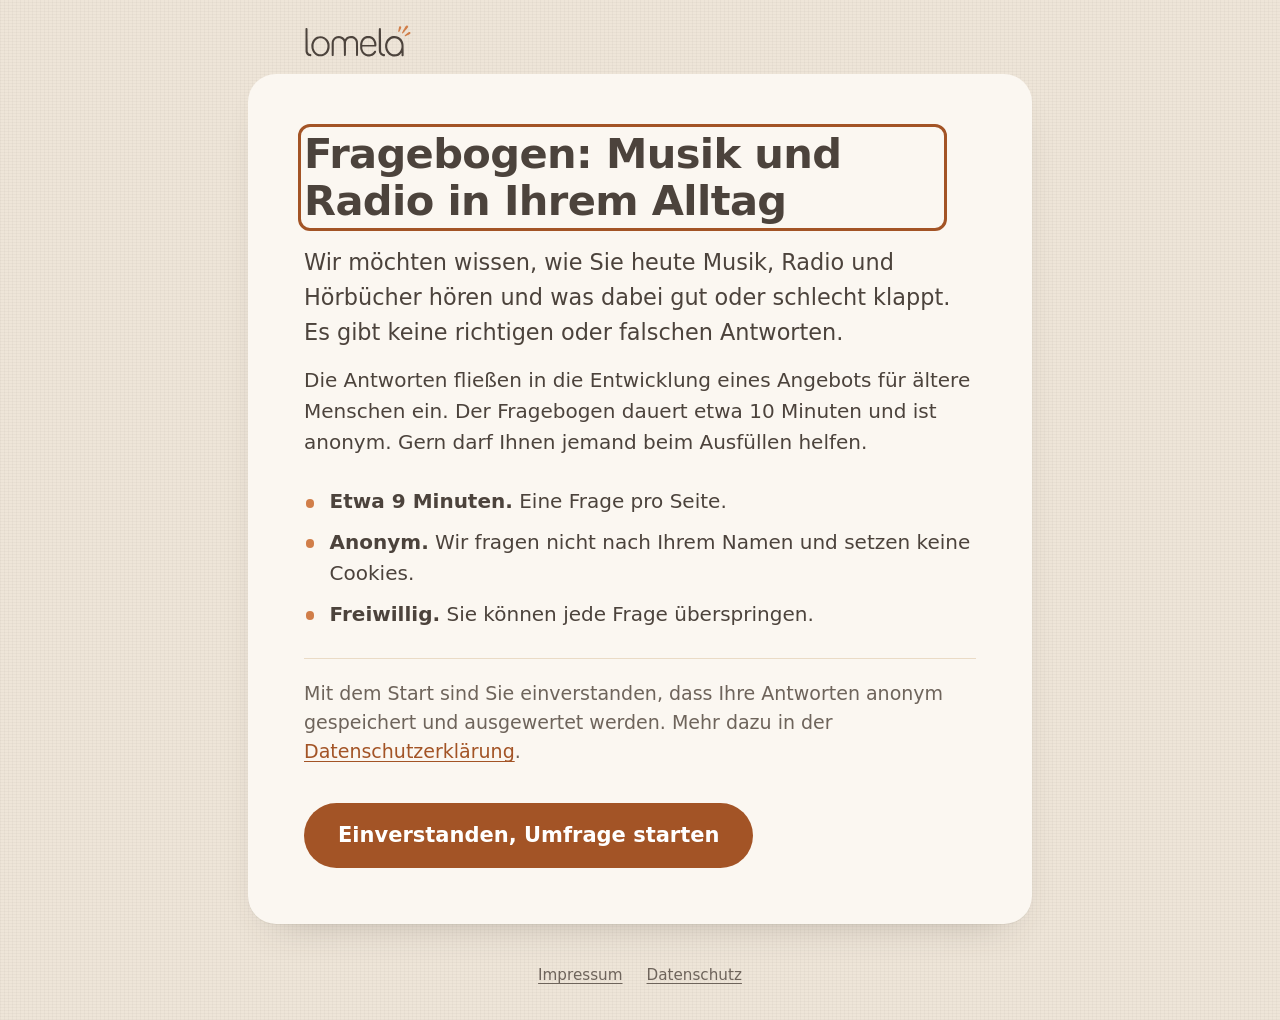
==== alltag.html @ 236e0767 "Lomela-Umfrage: zwei Fragebögen, Auswertung, Impressum und Datenschutz Co-Authored-By: Claude Opus 5" ====
<!DOCTYPE html>
<html lang="de">
<head>
<meta charset="utf-8">
<meta name="viewport" content="width=device-width, initial-scale=1">
<meta name="robots" content="noindex, nofollow">
<meta name="theme-color" content="#EEE5D8">
<title>Umfrage: Musik und Radio in Ihrem Alltag – Lomela</title>
<link rel="icon" href="favicon.svg" type="image/svg+xml">
<link rel="stylesheet" href="assets/style.css">
</head>
<body data-fragebogen="B">
<header class="kopf">
  <a class="marke-link" href="index.html"><img src="assets/logo.svg" alt="Lomela, zur Startseite" width="897" height="278"></a>
  <div class="fortschritt" id="fortschritt" hidden>
    <span id="fortschritt-text"></span>
    <div class="leiste" aria-hidden="true"><span id="fortschritt-balken"></span></div>
  </div>
</header>
<main class="blatt" id="buehne" tabindex="-1">
  <noscript><p>Bitte schalten Sie JavaScript ein, um an der Umfrage teilzunehmen.</p></noscript>
</main>
<footer class="fuss">
  <a href="impressum.html">Impressum</a>
  <a href="datenschutz.html">Datenschutz</a>
</footer>
<script src="assets/config.js"></script>
<script src="assets/fragen.js"></script>
<script src="assets/umfrage.js"></script>
</body>
</html>
---- assets/style.css ----
/* Lomela – Umfrage. Farben aus Logo und Material (Leinen, Eiche, warmes Licht). */

@font-face {
  font-family: "Atkinson Hyperlegible Next";
  font-style: normal;
  font-weight: 400;
  font-display: swap;
  src: url("fonts/atkinson-hyperlegible-next-latin-400-normal.woff2") format("woff2");
  unicode-range: U+0000-00FF, U+0131, U+0152-0153, U+02BB-02BC, U+02C6, U+02DA, U+02DC, U+0304, U+0308, U+0329, U+2000-206F, U+20AC, U+2122, U+2191, U+2193, U+2212, U+2215, U+FEFF, U+FFFD;
}
@font-face {
  font-family: "Atkinson Hyperlegible Next";
  font-style: normal;
  font-weight: 700;
  font-display: swap;
  src: url("fonts/atkinson-hyperlegible-next-latin-700-normal.woff2") format("woff2");
  unicode-range: U+0000-00FF, U+0131, U+0152-0153, U+02BB-02BC, U+02C6, U+02DA, U+02DC, U+0304, U+0308, U+0329, U+2000-206F, U+20AC, U+2122, U+2191, U+2193, U+2212, U+2215, U+FEFF, U+FFFD;
}
@font-face {
  font-family: "Atkinson Hyperlegible Next";
  font-style: normal;
  font-weight: 800;
  font-display: swap;
  src: url("fonts/atkinson-hyperlegible-next-latin-800-normal.woff2") format("woff2");
  unicode-range: U+0000-00FF, U+0131, U+0152-0153, U+02BB-02BC, U+02C6, U+02DA, U+02DC, U+0304, U+0308, U+0329, U+2000-206F, U+20AC, U+2122, U+2191, U+2193, U+2212, U+2215, U+FEFF, U+FFFD;
}
@font-face {
  font-family: "Atkinson Hyperlegible Next";
  font-style: normal;
  font-weight: 400;
  font-display: swap;
  src: url("fonts/atkinson-hyperlegible-next-latin-ext-400-normal.woff2") format("woff2");
  unicode-range: U+0100-02BA, U+02BD-02C5, U+02C7-02CC, U+02CE-02D7, U+02DD-02FF, U+0304, U+0308, U+0329, U+1D00-1DBF, U+1E00-1E9F, U+1EF2-1EFF, U+2020, U+20A0-20AB, U+20AD-20C0, U+2113, U+2C60-2C7F, U+A720-A7FF;
}
@font-face {
  font-family: "Atkinson Hyperlegible Next";
  font-style: normal;
  font-weight: 700;
  font-display: swap;
  src: url("fonts/atkinson-hyperlegible-next-latin-ext-700-normal.woff2") format("woff2");
  unicode-range: U+0100-02BA, U+02BD-02C5, U+02C7-02CC, U+02CE-02D7, U+02DD-02FF, U+0304, U+0308, U+0329, U+1D00-1DBF, U+1E00-1E9F, U+1EF2-1EFF, U+2020, U+20A0-20AB, U+20AD-20C0, U+2113, U+2C60-2C7F, U+A720-A7FF;
}

:root {
  --leinen: #EEE5D8;
  --leinen-faden: rgba(76, 67, 60, 0.035);
  --papier: #FBF7F1;
  --hell: #FFFCF8;
  --erde: #4C433C;
  --erde-mild: #6E645B;
  --glut: #D17E49;
  --glut-tief: #A35426;
  --glut-dunkel: #8A4520;
  --glut-hauch: #F8E8DB;
  --eiche: #D9BC95;
  --eiche-hell: #EADBC6;
  --fehler: #9B2C1E;

  --schrift: "Atkinson Hyperlegible Next", "Segoe UI", system-ui, -apple-system, sans-serif;
  --grund: 1.125rem;
  --frage: clamp(1.5rem, 1.15rem + 1.5vw, 2rem);
  --titel: clamp(1.85rem, 1.3rem + 2.2vw, 2.6rem);
  --spalte: 42rem;
}

body.gross {
  --grund: 1.25rem;
  --frage: clamp(1.7rem, 1.3rem + 1.8vw, 2.25rem);
}

*, *::before, *::after { box-sizing: border-box; }

html { -webkit-text-size-adjust: 100%; }

body {
  margin: 0;
  min-height: 100vh;
  font-family: var(--schrift);
  font-size: var(--grund);
  line-height: 1.55;
  color: var(--erde);
  background-color: var(--leinen);
  background-image:
    repeating-linear-gradient(0deg, var(--leinen-faden) 0 1px, transparent 1px 3px),
    repeating-linear-gradient(90deg, var(--leinen-faden) 0 1px, transparent 1px 4px);
  display: flex;
  flex-direction: column;
}

a { color: var(--glut-tief); text-underline-offset: 0.18em; text-decoration-thickness: 1px; }
a:hover { color: var(--glut-dunkel); text-decoration-thickness: 2px; }

:focus-visible {
  outline: 3px solid var(--glut-tief);
  outline-offset: 3px;
  border-radius: 6px;
}

[hidden] { display: none !important; }

/* ---------- Kopf und Fuß ---------- */

.kopf {
  width: 100%;
  max-width: calc(var(--spalte) + 4rem);
  margin: 0 auto;
  padding: 1.5rem 2rem 1rem;
  display: flex;
  align-items: center;
  justify-content: space-between;
  gap: 1.5rem;
}

.kopf .marke-link { display: inline-block; line-height: 0; border-radius: 8px; }
.kopf .marke-link img { height: 2.1rem; width: auto; }

.fortschritt {
  flex: 1 1 auto;
  max-width: 15rem;
  font-size: 0.95rem;
  color: var(--erde-mild);
  text-align: right;
}
.fortschritt .leiste {
  margin-top: 0.4rem;
  height: 6px;
  border-radius: 3px;
  background: var(--eiche-hell);
  overflow: hidden;
}
.fortschritt .leiste span {
  display: block;
  height: 100%;
  width: 0;
  background: var(--glut);
  border-radius: 3px;
  transition: width 0.35s ease;
}

.fuss {
  margin-top: auto;
  padding: 1.5rem 2rem 2rem;
  text-align: center;
  font-size: 0.95rem;
  color: var(--erde-mild);
}
.fuss a { color: var(--erde-mild); margin: 0 0.6rem; }

/* ---------- Blatt ---------- */

main.blatt {
  width: calc(100% - 2rem);
  max-width: calc(var(--spalte) + 7rem);
  margin: 0 auto 1rem;
  padding: clamp(1.75rem, 1rem + 4vw, 3.5rem);
  background: var(--papier);
  border-radius: 28px;
  box-shadow: 0 1px 0 rgba(76, 67, 60, 0.06), 0 18px 40px -28px rgba(76, 67, 60, 0.45);
  outline: none;
}

.titel {
  font-size: var(--titel);
  line-height: 1.15;
  font-weight: 800;
  letter-spacing: -0.015em;
  margin: 0 0 1.25rem;
  max-width: 22ch;
}

.vorspann { font-size: 1.12em; }

p { margin: 0 0 1rem; max-width: 62ch; }

.fakten {
  list-style: none;
  padding: 0;
  margin: 1.75rem 0;
  display: grid;
  gap: 0.6rem;
}
.fakten li {
  padding-left: 1.6rem;
  position: relative;
}
.fakten li::before {
  content: "";
  position: absolute;
  left: 0.1rem;
  top: 0.62em;
  width: 0.55rem;
  height: 0.55rem;
  border-radius: 50%;
  background: var(--glut);
}

.einwilligung {
  font-size: 0.95em;
  color: var(--erde-mild);
  border-top: 1px solid var(--eiche-hell);
  padding-top: 1.25rem;
  margin-top: 1.75rem;
}

.falle {
  position: absolute !important;
  left: -10000px;
  width: 1px;
  height: 1px;
  overflow: hidden;
}

/* ---------- Frage ---------- */

.frage { border: 0; margin: 0; padding: 0; min-width: 0; }
.frage legend { padding: 0; margin: 0 0 0.5rem; width: 100%; }

.teil {
  display: block;
  font-size: 0.95rem;
  font-weight: 700;
  color: var(--glut-tief);
  margin-bottom: 0.6rem;
}
body.gross .teil { font-size: 1.05rem; }

.frage-text {
  font-size: var(--frage);
  line-height: 1.25;
  font-weight: 700;
  letter-spacing: -0.01em;
  margin: 0;
  outline: none;
}

.hinweis { color: var(--erde-mild); margin: 0.25rem 0 1.5rem; }

.optionen { display: grid; gap: 0.7rem; }

.option {
  display: flex;
  align-items: center;
  gap: 1rem;
  min-height: 3.75rem;
  padding: 0.85rem 1.1rem;
  border: 2px solid var(--eiche-hell);
  border-radius: 16px;
  background: var(--hell);
  cursor: pointer;
  transition: border-color 0.15s ease, background-color 0.15s ease;
}
body.gross .option { min-height: 4.25rem; padding: 1rem 1.25rem; }
.option:hover { border-color: var(--eiche); }
.option.gewaehlt { border-color: var(--glut); background: var(--glut-hauch); }
.option.gesperrt { opacity: 0.5; cursor: not-allowed; }
.option-text { flex: 1; }

.marke {
  position: relative;
  flex: 0 0 auto;
  width: 1.75rem;
  height: 1.75rem;
}
body.gross .marke { width: 2rem; height: 2rem; }

.marke input {
  -webkit-appearance: none;
  appearance: none;
  margin: 0;
  width: 100%;
  height: 100%;
  border: 2px solid var(--erde-mild);
  background: var(--hell);
  cursor: inherit;
  display: block;
}
.marke input[type="radio"] { border-radius: 50%; }
.marke input[type="checkbox"] { border-radius: 8px; }
.marke input:checked {
  border-color: var(--glut-tief);
  background: var(--glut-tief);
  background-image: url("data:image/svg+xml,%3Csvg xmlns='http://www.w3.org/2000/svg' viewBox='0 0 24 24'%3E%3Cpath d='M6 12.5l4 4 8-9' fill='none' stroke='%23fff' stroke-width='3' stroke-linecap='round' stroke-linejoin='round'/%3E%3C/svg%3E");
  background-size: 80%;
  background-position: center;
  background-repeat: no-repeat;
}
.marke input:focus-visible { outline: 3px solid var(--glut-tief); outline-offset: 3px; }

.impulse {
  position: absolute;
  right: -0.95rem;
  top: -0.95rem;
  width: 1.3rem;
  height: 1.3rem;
  fill: none;
  stroke: var(--glut);
  stroke-width: 2.6;
  stroke-linecap: round;
  opacity: 0;
  transform: scale(0.6) translate(-4px, 4px);
  transform-origin: bottom left;
  transition: opacity 0.2s ease, transform 0.25s ease;
  pointer-events: none;
}
.option.gewaehlt .impulse { opacity: 1; transform: none; }

.sonstiges-feld { margin: -0.2rem 0 0.2rem 3.85rem; }

input[type="text"], textarea {
  width: 100%;
  font: inherit;
  color: var(--erde);
  background: var(--hell);
  border: 2px solid var(--eiche);
  border-radius: 14px;
  padding: 0.85rem 1rem;
}
textarea { min-height: 9rem; resize: vertical; line-height: 1.5; }
input[type="text"]:focus, textarea:focus { border-color: var(--glut-tief); outline: none; box-shadow: 0 0 0 3px var(--glut-hauch); }

/* ---------- Knöpfe ---------- */

.navi {
  display: flex;
  justify-content: space-between;
  align-items: center;
  gap: 1rem;
  margin-top: 2.25rem;
  flex-wrap: wrap;
}
.navi-start { justify-content: flex-start; }

.knopf {
  font: inherit;
  font-weight: 700;
  font-size: 1.05em;
  min-height: 3.5rem;
  padding: 0.8rem 1.75rem;
  border-radius: 999px;
  border: 2px solid transparent;
  cursor: pointer;
  transition: background-color 0.15s ease, border-color 0.15s ease;
}
body.gross .knopf { min-height: 4rem; padding: 0.9rem 2rem; }
.knopf-haupt { background: var(--glut-tief); color: #fff; margin-left: auto; }
.navi-start .knopf-haupt { margin-left: 0; }
.knopf-haupt:hover { background: var(--glut-dunkel); }
.knopf-haupt:disabled { background: var(--erde-mild); cursor: progress; }
.knopf-leise { background: transparent; color: var(--erde); border-color: var(--eiche); }
.knopf-leise:hover { border-color: var(--erde-mild); }

.meldung {
  color: var(--fehler);
  background: #FBEAE6;
  border-radius: 14px;
  padding: 1rem 1.25rem;
  font-weight: 700;
}

/* ---------- Danke ---------- */

.danke-impulse {
  width: 4.5rem;
  height: auto;
  display: block;
  margin-bottom: 1.5rem;
  fill: var(--glut);
}
.danke-impulse path { opacity: 0; animation: aufleuchten 0.5s ease forwards; }
.danke-impulse path:nth-child(2) { animation-delay: 0.18s; }
.danke-impulse path:nth-child(3) { animation-delay: 0.36s; }
@keyframes aufleuchten {
  from { opacity: 0; transform: translate(-6px, 6px); }
  to { opacity: 1; transform: none; }
}

/* ---------- Startseite ---------- */

body > main.blatt:first-child { margin-top: clamp(1rem, 4vw, 3rem); }

.start-logo { width: min(22rem, 78%); height: auto; display: block; margin: 0.5rem 0 2.5rem; }

.wahl { display: grid; gap: 1rem; margin: 2rem 0 0.5rem; }
.wahl a {
  display: block;
  text-decoration: none;
  color: var(--erde);
  background: var(--hell);
  border: 2px solid var(--eiche-hell);
  border-radius: 20px;
  padding: 1.4rem 1.5rem 1.3rem;
  transition: border-color 0.15s ease, background-color 0.15s ease;
}
.wahl a:hover { border-color: var(--glut); background: var(--glut-hauch); }
.wahl strong { display: block; font-size: 1.25em; line-height: 1.3; margin-bottom: 0.35rem; }
.wahl span { color: var(--erde-mild); display: block; }

/* ---------- Rechtstexte ---------- */

.recht h1 { font-size: var(--titel); font-weight: 800; line-height: 1.15; margin: 0 0 1.5rem; }
.recht h2 { font-size: 1.25em; margin: 2rem 0 0.6rem; }
.recht address { font-style: normal; margin-bottom: 1rem; }

@media (max-width: 34rem) {
  .kopf { padding: 1.1rem 1.25rem 0.75rem; }
  .kopf .marke-link img { height: 1.75rem; }
  main.blatt { width: calc(100% - 1rem); border-radius: 22px; }
  .navi .knopf { flex: 1 1 auto; }
  .knopf-haupt { margin-left: 0; }
  .sonstiges-feld { margin-left: 0; }
}

@media (prefers-reduced-motion: reduce) {
  *, *::before, *::after { transition: none !important; animation: none !important; }
  .danke-impulse path { opacity: 1; }
}

/* ---------- Auswertung ---------- */

.kopf-breit { max-width: 76rem; }
main.blatt.breit { max-width: 72rem; }

.anmelde-form { display: grid; gap: 0.6rem; max-width: 26rem; margin: 1.5rem 0; }
.anmelde-form label { font-weight: 700; }
.anmelde-form input {
  font: inherit; color: var(--erde); background: var(--hell);
  border: 2px solid var(--eiche); border-radius: 14px; padding: 0.85rem 1rem;
}
.anmelde-form .knopf-haupt { margin: 0.5rem 0 0; justify-self: start; }

.auswertung-kopf { display: flex; justify-content: space-between; align-items: flex-start; gap: 1rem; flex-wrap: wrap; }
.auswertung-kopf .titel { margin-bottom: 0.25rem; }
.stand { color: var(--erde-mild); }

.kennzahlen {
  display: grid;
  grid-template-columns: repeat(auto-fit, minmax(9rem, 1fr));
  gap: 1rem;
  margin: 1.75rem 0;
}
.kennzahlen div { border-left: 3px solid var(--glut); padding: 0.2rem 0 0.2rem 1rem; }
.kennzahlen dt { color: var(--erde-mild); font-size: 0.95rem; }
.kennzahlen dd { margin: 0.15rem 0 0; font-size: 2rem; font-weight: 800; line-height: 1.2; }
.kennzahlen dd.klein { font-size: 1.05rem; font-weight: 700; padding-top: 0.5rem; }

.verteilen { background: var(--hell); border: 1px solid var(--eiche-hell); border-radius: 18px; padding: 1.25rem 1.5rem; margin-bottom: 2rem; }
.verteilen h2 { font-size: 1.1rem; margin: 0 0 0.75rem; }
.link-zeile { display: flex; flex-wrap: wrap; align-items: center; gap: 0.4rem 1rem; padding: 0.45rem 0; border-top: 1px solid var(--eiche-hell); }
.link-zeile:first-of-type { border-top: 0; }
.link-name { font-weight: 700; min-width: 13rem; }
.link-zeile a { word-break: break-all; flex: 1 1 16rem; }
.knopf-klein {
  font: inherit; font-size: 0.95rem; font-weight: 700; color: var(--erde);
  background: transparent; border: 2px solid var(--eiche); border-radius: 999px;
  padding: 0.3rem 0.9rem; cursor: pointer;
}
.knopf-klein:hover { border-color: var(--erde-mild); }
.kopiert { color: var(--glut-tief); font-size: 0.95rem; min-width: 5rem; }

.reiter { display: flex; gap: 0.5rem; flex-wrap: wrap; border-bottom: 2px solid var(--eiche-hell); margin-bottom: 1.5rem; }
.reiter button {
  font: inherit; font-weight: 700; color: var(--erde-mild);
  background: none; border: 0; border-bottom: 3px solid transparent;
  margin-bottom: -2px; padding: 0.75rem 0.5rem; cursor: pointer;
}
.reiter button.aktiv { color: var(--erde); border-bottom-color: var(--glut); }

.filter { display: flex; flex-wrap: wrap; gap: 1rem; align-items: flex-end; margin-bottom: 1rem; }
.filter label { display: grid; gap: 0.3rem; font-size: 0.95rem; color: var(--erde-mild); flex: 0 1 22rem; min-width: 0; }
.filter select {
  font: inherit; font-size: 1rem; color: var(--erde); background: var(--hell);
  border: 2px solid var(--eiche); border-radius: 12px; padding: 0.55rem 0.75rem; width: 100%;
}
.filter .knopf { min-height: 2.9rem; padding: 0.5rem 1.25rem; font-size: 1rem; margin-left: auto; }

.basis { color: var(--erde-mild); font-size: 0.95rem; }
.leer { padding: 2rem 0; color: var(--erde-mild); }

.ergebnis-frage { border-top: 1px solid var(--eiche-hell); padding: 1.5rem 0 1.25rem; }
.frage-kopf { display: flex; gap: 0.75rem; align-items: baseline; }
.frage-id { font-weight: 800; color: var(--glut-tief); min-width: 2.6rem; font-size: 0.95rem; }
.ergebnis-frage h3 { font-size: 1.15rem; margin: 0 0 0.35rem; line-height: 1.35; }
.ergebnis-frage .basis { margin-left: 3.35rem; }

.balken-liste { display: grid; gap: 0.45rem; margin-left: 3.35rem; }
.balken-zeile { display: grid; grid-template-columns: minmax(9rem, 20rem) 1fr 6.5rem; gap: 0.9rem; align-items: center; font-size: 1rem; }
.balken-zeile.null { color: var(--erde-mild); }
.balken { height: 0.85rem; background: var(--eiche-hell); border-radius: 999px; overflow: hidden; }
.balken span { display: block; height: 100%; background: var(--glut); border-radius: 999px; }
.balken-wert { text-align: right; font-variant-numeric: tabular-nums; }

.sonstiges-liste, .freitexte { margin: 0.75rem 0 0 3.35rem; }
.sonstiges-liste summary { cursor: pointer; color: var(--glut-tief); font-weight: 700; font-size: 0.95rem; }
.sonstiges-liste ul { margin: 0.5rem 0 0; padding-left: 1.2rem; }
.freitexte { list-style: none; padding: 0; display: grid; gap: 0.75rem; }
.freitexte li { background: var(--hell); border-left: 3px solid var(--eiche); border-radius: 0 12px 12px 0; padding: 0.75rem 1rem; }
.freitexte p { margin: 0 0 0.3rem; white-space: pre-wrap; }
.freitexte span { color: var(--erde-mild); font-size: 0.85rem; }

@media (max-width: 40rem) {
  .ergebnis-frage .basis, .balken-liste, .sonstiges-liste, .freitexte { margin-left: 0; }
  .balken-zeile { grid-template-columns: 1fr auto; gap: 0.3rem 0.75rem; }
  .balken { grid-column: 1 / -1; grid-row: 2; }
  .filter .knopf { margin-left: 0; }
}
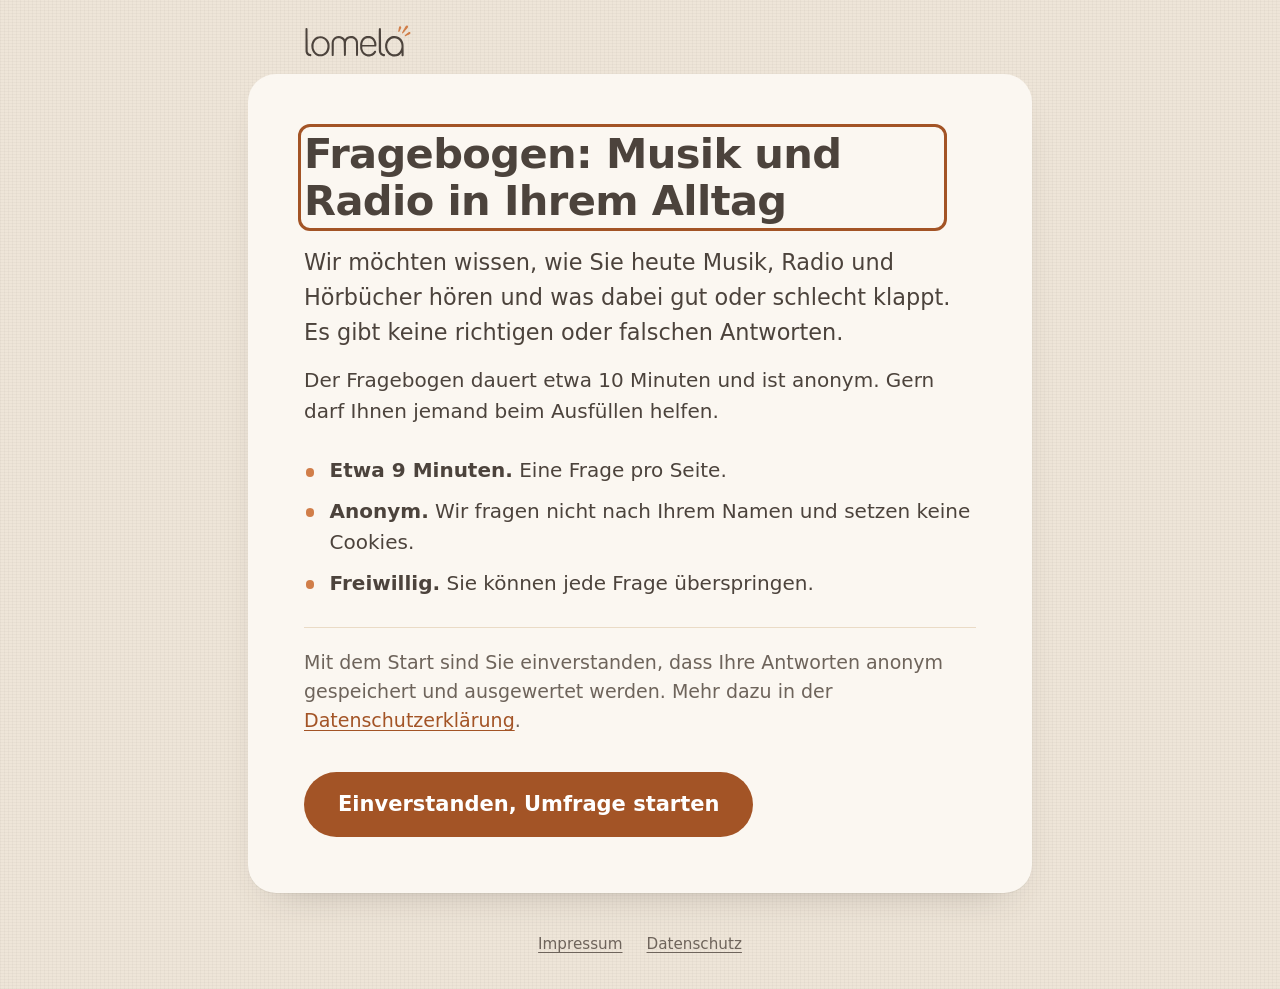
==== commit da2ff293: "Versionsnummer an Skripten und Stilen, damit Browser neue Fassungen laden Co-Authored-By: Claude Opu" ====
--- a/alltag.html
+++ b/alltag.html
@@ -7,7 +7,7 @@
 <meta name="theme-color" content="#EEE5D8">
 <title>Umfrage: Musik und Radio in Ihrem Alltag – Lomela</title>
 <link rel="icon" href="favicon.svg" type="image/svg+xml">
-<link rel="stylesheet" href="assets/style.css">
+<link rel="stylesheet" href="assets/style.css?v=2">
 </head>
 <body data-fragebogen="B">
 <header class="kopf">
@@ -24,8 +24,8 @@
   <a href="impressum.html">Impressum</a>
   <a href="datenschutz.html">Datenschutz</a>
 </footer>
-<script src="assets/config.js"></script>
-<script src="assets/fragen.js"></script>
-<script src="assets/umfrage.js"></script>
+<script src="assets/config.js?v=2"></script>
+<script src="assets/fragen.js?v=2"></script>
+<script src="assets/umfrage.js?v=2"></script>
 </body>
 </html>
--- a/assets/style.css
+++ b/assets/style.css
@@ -503,3 +503,37 @@
   .balken { grid-column: 1 / -1; grid-row: 2; }
   .filter .knopf { margin-left: 0; }
 }
+
+/* ---------- Einzelne Antworten ---------- */
+
+.einzelne > p { max-width: 62ch; }
+.erfolg { color: #2F5D2A; background: #E8F1E4; border-radius: 12px; padding: 0.75rem 1rem; font-weight: 700; }
+
+.werkzeugleiste {
+  display: flex; flex-wrap: wrap; align-items: center; justify-content: space-between; gap: 1rem;
+  padding: 0.75rem 0; border-bottom: 1px solid var(--eiche-hell); margin-top: 1rem;
+}
+.alle { display: inline-flex; align-items: center; gap: 0.6rem; font-weight: 700; cursor: pointer; }
+.einzelne input[type="checkbox"] { width: 1.3rem; height: 1.3rem; accent-color: var(--glut-tief); flex: 0 0 auto; }
+
+.knopf-loeschen { background: var(--fehler); color: #fff; min-height: 2.9rem; padding: 0.5rem 1.25rem; font-size: 1rem; }
+.knopf-loeschen:hover { background: #7E2217; }
+.knopf-loeschen:disabled { background: var(--eiche); color: var(--erde-mild); cursor: not-allowed; }
+
+.bestaetigung { background: #FBEAE6; border-radius: 14px; padding: 1rem 1.25rem; margin: 1rem 0; }
+.bestaetigung p { margin-bottom: 0.75rem; }
+.bestaetigung-knoepfe { display: flex; flex-wrap: wrap; gap: 0.75rem; }
+.bestaetigung-knoepfe .knopf { min-height: 2.9rem; padding: 0.5rem 1.25rem; font-size: 1rem; }
+
+.antwort-liste { list-style: none; padding: 0; margin: 0; }
+.antwort { border-bottom: 1px solid var(--eiche-hell); padding: 1rem 0; }
+.antwort-kopf { display: flex; align-items: flex-start; gap: 0.9rem; cursor: pointer; }
+.antwort-titel { display: flex; flex-wrap: wrap; gap: 0.25rem 1rem; align-items: baseline; }
+.antwort-titel span { color: var(--erde-mild); font-size: 0.95rem; }
+.antwort-kurz { margin: 0.35rem 0 0.4rem 2.2rem; color: var(--erde-mild); font-size: 0.95rem; }
+.antwort details { margin-left: 2.2rem; }
+.antwort summary { cursor: pointer; color: var(--glut-tief); font-weight: 700; font-size: 0.95rem; }
+.antwort-details { margin: 0.75rem 0 0; display: grid; gap: 0.2rem; }
+.antwort-details dt { font-weight: 700; font-size: 0.95rem; margin-top: 0.5rem; }
+.antwort-details dd { margin: 0 0 0 3.1rem; }
+.antwort-details .frage-id { display: inline-block; min-width: 2.6rem; }
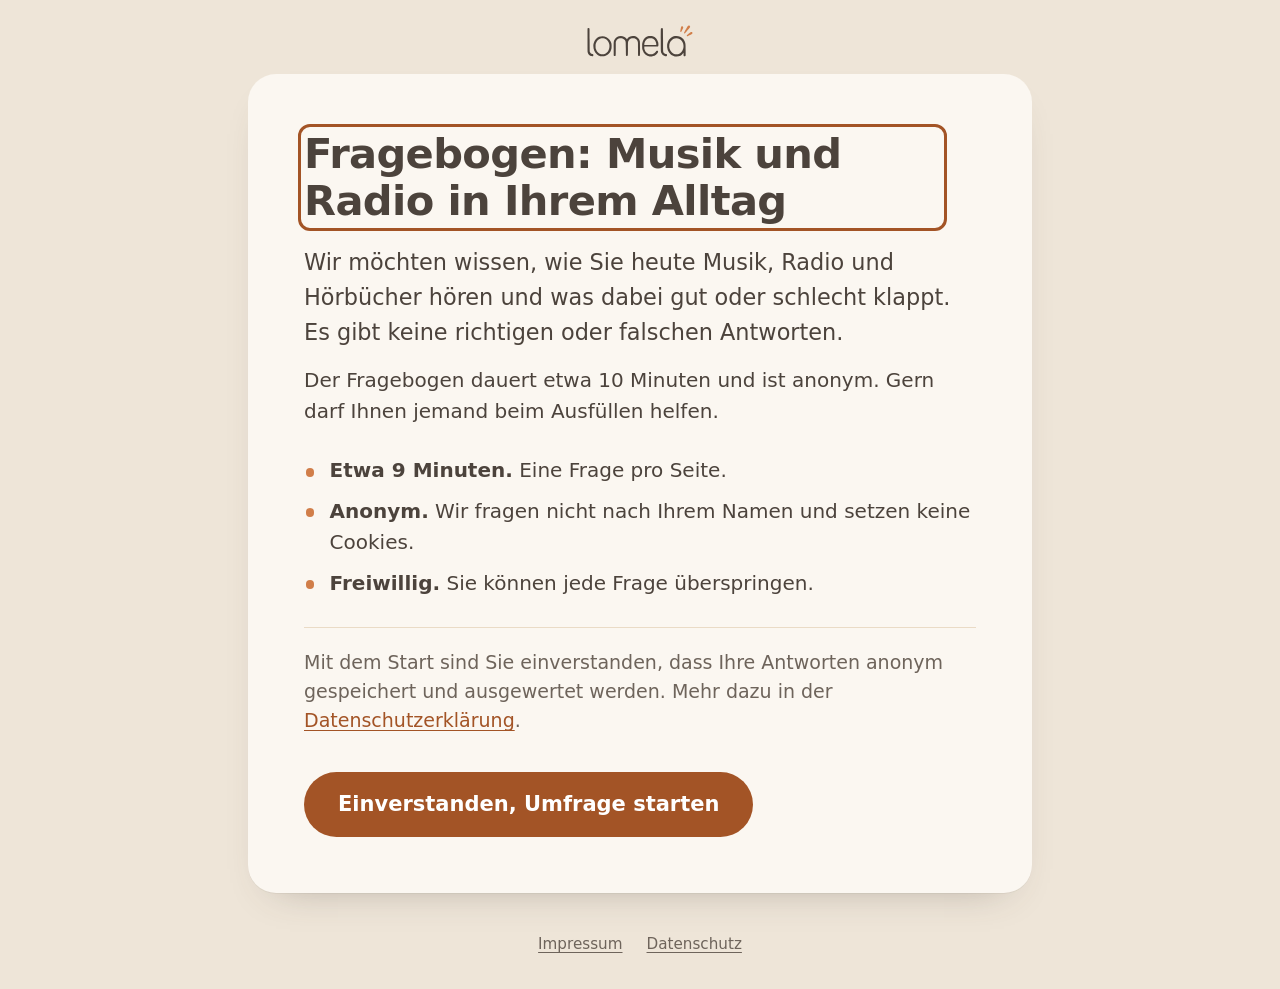
==== commit adacba79: "Logo zentriert, Hintergrund ohne Muster, Knöpfe am Handy nebeneinander Co-Authored-By: Claude Opus 5" ====
--- a/alltag.html
+++ b/alltag.html
@@ -7,7 +7,7 @@
 <meta name="theme-color" content="#EEE5D8">
 <title>Umfrage: Musik und Radio in Ihrem Alltag – Lomela</title>
 <link rel="icon" href="favicon.svg" type="image/svg+xml">
-<link rel="stylesheet" href="assets/style.css?v=2">
+<link rel="stylesheet" href="assets/style.css?v=5">
 </head>
 <body data-fragebogen="B">
 <header class="kopf">
@@ -24,8 +24,8 @@
   <a href="impressum.html">Impressum</a>
   <a href="datenschutz.html">Datenschutz</a>
 </footer>
-<script src="assets/config.js?v=2"></script>
-<script src="assets/fragen.js?v=2"></script>
-<script src="assets/umfrage.js?v=2"></script>
+<script src="assets/config.js?v=5"></script>
+<script src="assets/fragen.js?v=5"></script>
+<script src="assets/umfrage.js?v=5"></script>
 </body>
 </html>
--- a/assets/style.css
+++ b/assets/style.css
@@ -43,7 +43,6 @@
 
 :root {
   --leinen: #EEE5D8;
-  --leinen-faden: rgba(76, 67, 60, 0.035);
   --papier: #FBF7F1;
   --hell: #FFFCF8;
   --erde: #4C433C;
@@ -80,9 +79,6 @@
   line-height: 1.55;
   color: var(--erde);
   background-color: var(--leinen);
-  background-image:
-    repeating-linear-gradient(0deg, var(--leinen-faden) 0 1px, transparent 1px 3px),
-    repeating-linear-gradient(90deg, var(--leinen-faden) 0 1px, transparent 1px 4px);
   display: flex;
   flex-direction: column;
 }
@@ -106,20 +102,20 @@
   margin: 0 auto;
   padding: 1.5rem 2rem 1rem;
   display: flex;
+  flex-direction: column;
   align-items: center;
-  justify-content: space-between;
-  gap: 1.5rem;
+  gap: 0.9rem;
 }
 
 .kopf .marke-link { display: inline-block; line-height: 0; border-radius: 8px; }
 .kopf .marke-link img { height: 2.1rem; width: auto; }
 
 .fortschritt {
-  flex: 1 1 auto;
-  max-width: 15rem;
+  width: 100%;
+  max-width: 16rem;
   font-size: 0.95rem;
   color: var(--erde-mild);
-  text-align: right;
+  text-align: center;
 }
 .fortschritt .leiste {
   margin-top: 0.4rem;
@@ -378,7 +374,7 @@
 
 body > main.blatt:first-child { margin-top: clamp(1rem, 4vw, 3rem); }
 
-.start-logo { width: min(22rem, 78%); height: auto; display: block; margin: 0.5rem 0 2.5rem; }
+.start-logo { width: min(22rem, 78%); height: auto; display: block; margin: 0.5rem auto 2.5rem; }
 
 .wahl { display: grid; gap: 1rem; margin: 2rem 0 0.5rem; }
 .wahl a {
@@ -405,7 +401,8 @@
   .kopf { padding: 1.1rem 1.25rem 0.75rem; }
   .kopf .marke-link img { height: 1.75rem; }
   main.blatt { width: calc(100% - 1rem); border-radius: 22px; }
-  .navi .knopf { flex: 1 1 auto; }
+  .navi { flex-wrap: nowrap; gap: 0.75rem; }
+  .navi .knopf { flex: 1 1 auto; padding-left: 1rem; padding-right: 1rem; }
   .knopf-haupt { margin-left: 0; }
   .sonstiges-feld { margin-left: 0; }
 }
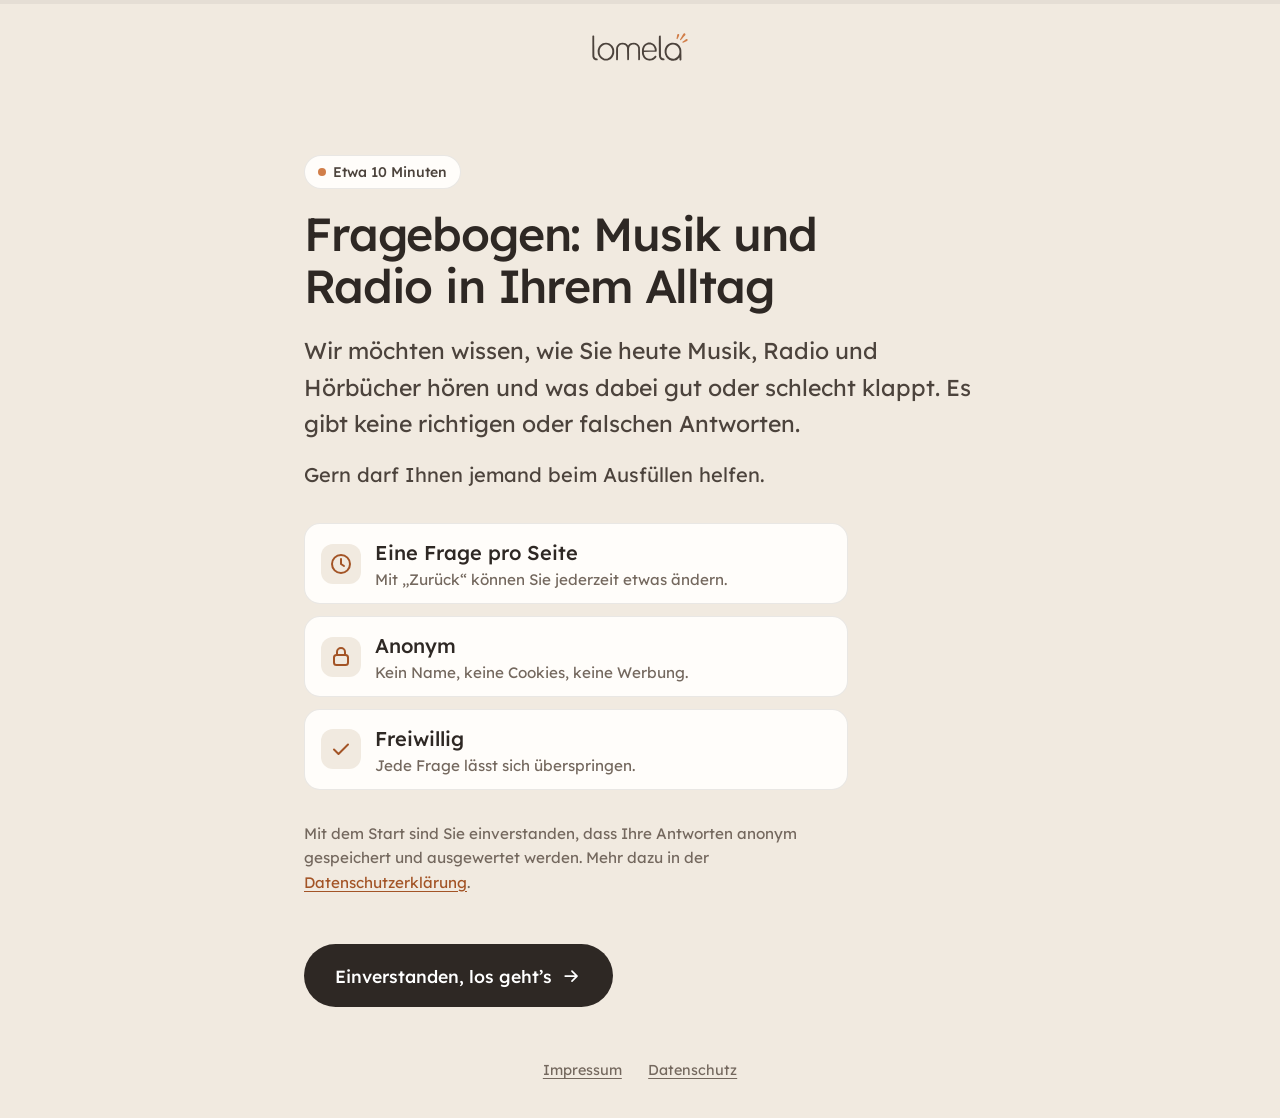
==== commit 1c4a7121: "Neues, modernes Design: Lexend, Fortschrittsleiste, Tastaturbedienung, neue Startseite Co-Authored-B" ====
--- a/alltag.html
+++ b/alltag.html
@@ -2,30 +2,30 @@
 <html lang="de">
 <head>
 <meta charset="utf-8">
-<meta name="viewport" content="width=device-width, initial-scale=1">
+<meta name="viewport" content="width=device-width, initial-scale=1, viewport-fit=cover">
 <meta name="robots" content="noindex, nofollow">
-<meta name="theme-color" content="#EEE5D8">
+<meta name="theme-color" content="#F1EAE0">
 <title>Umfrage: Musik und Radio in Ihrem Alltag – Lomela</title>
 <link rel="icon" href="favicon.svg" type="image/svg+xml">
-<link rel="stylesheet" href="assets/style.css?v=5">
+<link rel="preload" href="assets/fonts/lexend-latin-500-normal.woff2" as="font" type="font/woff2" crossorigin>
+<link rel="preload" href="assets/fonts/lexend-latin-400-normal.woff2" as="font" type="font/woff2" crossorigin>
+<link rel="stylesheet" href="assets/style.css?v=7">
 </head>
 <body data-fragebogen="B">
+<div class="fortschritt-leiste" aria-hidden="true"><span id="fortschritt-balken"></span></div>
 <header class="kopf">
   <a class="marke-link" href="index.html"><img src="assets/logo.svg" alt="Lomela, zur Startseite" width="897" height="278"></a>
-  <div class="fortschritt" id="fortschritt" hidden>
-    <span id="fortschritt-text"></span>
-    <div class="leiste" aria-hidden="true"><span id="fortschritt-balken"></span></div>
-  </div>
+  <div class="zaehler" id="zaehler"></div>
 </header>
-<main class="blatt" id="buehne" tabindex="-1">
+<main class="buehne" id="buehne" tabindex="-1">
   <noscript><p>Bitte schalten Sie JavaScript ein, um an der Umfrage teilzunehmen.</p></noscript>
 </main>
 <footer class="fuss">
   <a href="impressum.html">Impressum</a>
   <a href="datenschutz.html">Datenschutz</a>
 </footer>
-<script src="assets/config.js?v=5"></script>
-<script src="assets/fragen.js?v=5"></script>
-<script src="assets/umfrage.js?v=5"></script>
+<script src="assets/config.js?v=7"></script>
+<script src="assets/fragen.js?v=7"></script>
+<script src="assets/umfrage.js?v=7"></script>
 </body>
 </html>
--- a/assets/style.css
+++ b/assets/style.css
@@ -1,536 +1,450 @@
-/* Lomela – Umfrage. Farben aus Logo und Material (Leinen, Eiche, warmes Licht). */
-
-@font-face {
-  font-family: "Atkinson Hyperlegible Next";
-  font-style: normal;
-  font-weight: 400;
-  font-display: swap;
-  src: url("fonts/atkinson-hyperlegible-next-latin-400-normal.woff2") format("woff2");
-  unicode-range: U+0000-00FF, U+0131, U+0152-0153, U+02BB-02BC, U+02C6, U+02DA, U+02DC, U+0304, U+0308, U+0329, U+2000-206F, U+20AC, U+2122, U+2191, U+2193, U+2212, U+2215, U+FEFF, U+FFFD;
-}
-@font-face {
-  font-family: "Atkinson Hyperlegible Next";
-  font-style: normal;
-  font-weight: 700;
-  font-display: swap;
-  src: url("fonts/atkinson-hyperlegible-next-latin-700-normal.woff2") format("woff2");
-  unicode-range: U+0000-00FF, U+0131, U+0152-0153, U+02BB-02BC, U+02C6, U+02DA, U+02DC, U+0304, U+0308, U+0329, U+2000-206F, U+20AC, U+2122, U+2191, U+2193, U+2212, U+2215, U+FEFF, U+FFFD;
-}
-@font-face {
-  font-family: "Atkinson Hyperlegible Next";
-  font-style: normal;
-  font-weight: 800;
-  font-display: swap;
-  src: url("fonts/atkinson-hyperlegible-next-latin-800-normal.woff2") format("woff2");
-  unicode-range: U+0000-00FF, U+0131, U+0152-0153, U+02BB-02BC, U+02C6, U+02DA, U+02DC, U+0304, U+0308, U+0329, U+2000-206F, U+20AC, U+2122, U+2191, U+2193, U+2212, U+2215, U+FEFF, U+FFFD;
-}
-@font-face {
-  font-family: "Atkinson Hyperlegible Next";
-  font-style: normal;
-  font-weight: 400;
-  font-display: swap;
-  src: url("fonts/atkinson-hyperlegible-next-latin-ext-400-normal.woff2") format("woff2");
-  unicode-range: U+0100-02BA, U+02BD-02C5, U+02C7-02CC, U+02CE-02D7, U+02DD-02FF, U+0304, U+0308, U+0329, U+1D00-1DBF, U+1E00-1E9F, U+1EF2-1EFF, U+2020, U+20A0-20AB, U+20AD-20C0, U+2113, U+2C60-2C7F, U+A720-A7FF;
-}
-@font-face {
-  font-family: "Atkinson Hyperlegible Next";
-  font-style: normal;
-  font-weight: 700;
-  font-display: swap;
-  src: url("fonts/atkinson-hyperlegible-next-latin-ext-700-normal.woff2") format("woff2");
-  unicode-range: U+0100-02BA, U+02BD-02C5, U+02C7-02CC, U+02CE-02D7, U+02DD-02FF, U+0304, U+0308, U+0329, U+1D00-1DBF, U+1E00-1E9F, U+1EF2-1EFF, U+2020, U+20A0-20AB, U+20AD-20C0, U+2113, U+2C60-2C7F, U+A720-A7FF;
-}
+/* Lomela – Umfrage. Schlichtes Beige, Farben aus dem Logo, Schrift Lexend. */
+
+@font-face { font-family: "Lexend"; font-style: normal; font-weight: 300; font-display: swap;
+  src: url("fonts/lexend-latin-300-normal.woff2") format("woff2");
+  unicode-range: U+0000-00FF, U+0131, U+0152-0153, U+02BB-02BC, U+02C6, U+02DA, U+02DC, U+0304, U+0308, U+0329, U+2000-206F, U+20AC, U+2122, U+2191, U+2193, U+2212, U+2215, U+FEFF, U+FFFD; }
+@font-face { font-family: "Lexend"; font-style: normal; font-weight: 400; font-display: swap;
+  src: url("fonts/lexend-latin-400-normal.woff2") format("woff2");
+  unicode-range: U+0000-00FF, U+0131, U+0152-0153, U+02BB-02BC, U+02C6, U+02DA, U+02DC, U+0304, U+0308, U+0329, U+2000-206F, U+20AC, U+2122, U+2191, U+2193, U+2212, U+2215, U+FEFF, U+FFFD; }
+@font-face { font-family: "Lexend"; font-style: normal; font-weight: 500; font-display: swap;
+  src: url("fonts/lexend-latin-500-normal.woff2") format("woff2");
+  unicode-range: U+0000-00FF, U+0131, U+0152-0153, U+02BB-02BC, U+02C6, U+02DA, U+02DC, U+0304, U+0308, U+0329, U+2000-206F, U+20AC, U+2122, U+2191, U+2193, U+2212, U+2215, U+FEFF, U+FFFD; }
+@font-face { font-family: "Lexend"; font-style: normal; font-weight: 600; font-display: swap;
+  src: url("fonts/lexend-latin-600-normal.woff2") format("woff2");
+  unicode-range: U+0000-00FF, U+0131, U+0152-0153, U+02BB-02BC, U+02C6, U+02DA, U+02DC, U+0304, U+0308, U+0329, U+2000-206F, U+20AC, U+2122, U+2191, U+2193, U+2212, U+2215, U+FEFF, U+FFFD; }
+@font-face { font-family: "Lexend"; font-style: normal; font-weight: 400; font-display: swap;
+  src: url("fonts/lexend-latin-ext-400-normal.woff2") format("woff2");
+  unicode-range: U+0100-02BA, U+02BD-02C5, U+02C7-02CC, U+02CE-02D7, U+02DD-02FF, U+0304, U+0308, U+0329, U+1D00-1DBF, U+1E00-1E9F, U+1EF2-1EFF, U+2020, U+20A0-20AB, U+20AD-20C0, U+2113, U+2C60-2C7F, U+A720-A7FF; }
+@font-face { font-family: "Lexend"; font-style: normal; font-weight: 500; font-display: swap;
+  src: url("fonts/lexend-latin-ext-500-normal.woff2") format("woff2");
+  unicode-range: U+0100-02BA, U+02BD-02C5, U+02C7-02CC, U+02CE-02D7, U+02DD-02FF, U+0304, U+0308, U+0329, U+1D00-1DBF, U+1E00-1E9F, U+1EF2-1EFF, U+2020, U+20A0-20AB, U+20AD-20C0, U+2113, U+2C60-2C7F, U+A720-A7FF; }
 
 :root {
-  --leinen: #EEE5D8;
-  --papier: #FBF7F1;
-  --hell: #FFFCF8;
+  --grund: #F1EAE0;
+  --karte: #FFFDFA;
+  --tinte: #2E2824;
   --erde: #4C433C;
-  --erde-mild: #6E645B;
+  --mild: #74685E;
   --glut: #D17E49;
   --glut-tief: #A35426;
-  --glut-dunkel: #8A4520;
-  --glut-hauch: #F8E8DB;
-  --eiche: #D9BC95;
-  --eiche-hell: #EADBC6;
+  --glut-hauch: #F7E3D3;
+  --linie: rgba(46, 40, 36, 0.10);
+  --linie-stark: rgba(46, 40, 36, 0.32);
   --fehler: #9B2C1E;
-
-  --schrift: "Atkinson Hyperlegible Next", "Segoe UI", system-ui, -apple-system, sans-serif;
-  --grund: 1.125rem;
-  --frage: clamp(1.5rem, 1.15rem + 1.5vw, 2rem);
-  --titel: clamp(1.85rem, 1.3rem + 2.2vw, 2.6rem);
+  --gut: #2F5D2A;
+
+  --schrift: "Lexend", "Segoe UI", system-ui, -apple-system, sans-serif;
+  --grund-groesse: 1.125rem;
+  --frage: clamp(1.6rem, 1.1rem + 2.1vw, 2.5rem);
+  --anzeige: clamp(2.2rem, 1.3rem + 3.6vw, 3.75rem);
+  --titel: clamp(1.9rem, 1.3rem + 2.4vw, 2.9rem);
   --spalte: 42rem;
+  --weich: cubic-bezier(.2, .7, .2, 1);
 }
 
 body.gross {
-  --grund: 1.25rem;
-  --frage: clamp(1.7rem, 1.3rem + 1.8vw, 2.25rem);
+  --grund-groesse: 1.25rem;
+  --frage: clamp(1.75rem, 1.25rem + 2.2vw, 2.65rem);
 }
 
 *, *::before, *::after { box-sizing: border-box; }
-
 html { -webkit-text-size-adjust: 100%; }
 
 body {
   margin: 0;
   min-height: 100vh;
-  font-family: var(--schrift);
-  font-size: var(--grund);
-  line-height: 1.55;
-  color: var(--erde);
-  background-color: var(--leinen);
+  min-height: 100dvh;
   display: flex;
   flex-direction: column;
-}
-
-a { color: var(--glut-tief); text-underline-offset: 0.18em; text-decoration-thickness: 1px; }
-a:hover { color: var(--glut-dunkel); text-decoration-thickness: 2px; }
-
-:focus-visible {
-  outline: 3px solid var(--glut-tief);
-  outline-offset: 3px;
-  border-radius: 6px;
-}
-
+  background: var(--grund);
+  color: var(--erde);
+  font-family: var(--schrift);
+  font-size: var(--grund-groesse);
+  font-weight: 400;
+  line-height: 1.6;
+  -webkit-font-smoothing: antialiased;
+}
+
+a { color: var(--glut-tief); text-underline-offset: 0.2em; text-decoration-thickness: 1px; }
+a:hover { text-decoration-thickness: 2px; }
+:focus-visible { outline: 3px solid var(--glut-tief); outline-offset: 3px; border-radius: 10px; }
 [hidden] { display: none !important; }
-
-/* ---------- Kopf und Fuß ---------- */
+[tabindex="-1"]:focus { outline: none; }
+
+h1, h2, h3 { color: var(--tinte); font-weight: 500; }
+p { margin: 0 0 1rem; max-width: 60ch; }
+
+/* ---------- Fortschritt und Kopf ---------- */
+
+.fortschritt-leiste {
+  position: fixed; inset: 0 0 auto 0; height: 4px; z-index: 20;
+  background: rgba(46, 40, 36, 0.06);
+}
+.fortschritt-leiste span {
+  display: block; height: 100%; width: 0;
+  background: var(--glut);
+  border-radius: 0 4px 4px 0;
+  transition: width 0.5s var(--weich);
+}
 
 .kopf {
   width: 100%;
-  max-width: calc(var(--spalte) + 4rem);
+  padding: 2rem 1.5rem 0.5rem;
+  display: flex; flex-direction: column; align-items: center; gap: 0.5rem;
+}
+.kopf .marke-link { display: inline-block; line-height: 0; border-radius: 8px; }
+.kopf .marke-link img { height: 1.9rem; width: auto; display: block; }
+.zaehler { font-size: 0.9rem; color: var(--mild); font-variant-numeric: tabular-nums; min-height: 1.4em; }
+
+/* ---------- Bühne ---------- */
+
+main.buehne {
+  flex: 1 0 auto;
+  width: 100%;
+  max-width: calc(var(--spalte) + 3rem);
   margin: 0 auto;
-  padding: 1.5rem 2rem 1rem;
-  display: flex;
-  flex-direction: column;
-  align-items: center;
-  gap: 0.9rem;
-}
-
-.kopf .marke-link { display: inline-block; line-height: 0; border-radius: 8px; }
-.kopf .marke-link img { height: 2.1rem; width: auto; }
-
-.fortschritt {
-  width: 100%;
-  max-width: 16rem;
-  font-size: 0.95rem;
-  color: var(--erde-mild);
-  text-align: center;
-}
-.fortschritt .leiste {
-  margin-top: 0.4rem;
-  height: 6px;
-  border-radius: 3px;
-  background: var(--eiche-hell);
-  overflow: hidden;
-}
-.fortschritt .leiste span {
-  display: block;
-  height: 100%;
-  width: 0;
-  background: var(--glut);
-  border-radius: 3px;
-  transition: width 0.35s ease;
-}
-
-.fuss {
-  margin-top: auto;
-  padding: 1.5rem 2rem 2rem;
-  text-align: center;
-  font-size: 0.95rem;
-  color: var(--erde-mild);
-}
-.fuss a { color: var(--erde-mild); margin: 0 0.6rem; }
-
-/* ---------- Blatt ---------- */
-
-main.blatt {
-  width: calc(100% - 2rem);
-  max-width: calc(var(--spalte) + 7rem);
-  margin: 0 auto 1rem;
-  padding: clamp(1.75rem, 1rem + 4vw, 3.5rem);
-  background: var(--papier);
-  border-radius: 28px;
-  box-shadow: 0 1px 0 rgba(76, 67, 60, 0.06), 0 18px 40px -28px rgba(76, 67, 60, 0.45);
+  padding: clamp(1.5rem, 1rem + 3vw, 3.5rem) 1.5rem 0;
   outline: none;
 }
 
+.schritt { animation: herein 0.45s var(--weich) both; }
+@keyframes herein {
+  from { opacity: 0; transform: translateY(14px); }
+  to { opacity: 1; transform: none; }
+}
+
+.chip {
+  display: inline-flex; align-items: center; gap: 0.45rem;
+  font-size: 0.875rem; font-weight: 500; color: var(--erde);
+  background: var(--karte); border: 1px solid var(--linie);
+  border-radius: 999px; padding: 0.3rem 0.8rem;
+  margin-bottom: 1.25rem;
+}
+.chip::before { content: ""; width: 0.5rem; height: 0.5rem; border-radius: 50%; background: var(--glut); }
+
 .titel {
-  font-size: var(--titel);
-  line-height: 1.15;
-  font-weight: 800;
-  letter-spacing: -0.015em;
-  margin: 0 0 1.25rem;
-  max-width: 22ch;
-}
-
-.vorspann { font-size: 1.12em; }
-
-p { margin: 0 0 1rem; max-width: 62ch; }
-
-.fakten {
-  list-style: none;
-  padding: 0;
-  margin: 1.75rem 0;
-  display: grid;
-  gap: 0.6rem;
-}
+  font-size: var(--titel); line-height: 1.12; letter-spacing: -0.025em;
+  margin: 0 0 1.25rem; max-width: 20ch;
+}
+.vorspann { font-size: 1.15em; color: var(--erde); }
+
+.fakten { list-style: none; padding: 0; margin: 2rem 0; display: grid; gap: 0.75rem; max-width: 34rem; }
 .fakten li {
-  padding-left: 1.6rem;
+  display: grid; grid-template-columns: 2.5rem 1fr; gap: 0.9rem; align-items: center;
+  background: var(--karte); border: 1px solid var(--linie); border-radius: 16px;
+  padding: 0.8rem 1rem;
+}
+.fakten svg { width: 2.5rem; height: 2.5rem; }
+.fakten strong { color: var(--tinte); font-weight: 500; display: block; }
+.fakten span { color: var(--mild); font-size: 0.95rem; line-height: 1.4; display: block; }
+
+.einwilligung { font-size: 0.95rem; color: var(--mild); max-width: 34rem; }
+
+.falle { position: absolute !important; left: -10000px; width: 1px; height: 1px; overflow: hidden; }
+
+/* ---------- Frage ---------- */
+
+.frage { border: 0; margin: 0; padding: 0; min-width: 0; }
+.frage legend { padding: 0; margin: 0; width: 100%; }
+.teil { display: block; font-size: 0.95rem; font-weight: 500; color: var(--glut-tief); margin-bottom: 0.9rem; }
+body.gross .teil { font-size: 1.05rem; }
+.frage-text {
+  font-size: var(--frage); line-height: 1.18; letter-spacing: -0.02em;
+  margin: 0; outline: none; max-width: 26ch;
+}
+.hinweis { color: var(--mild); margin: 0.9rem 0 1.75rem; font-size: 0.95em; }
+
+.optionen { display: grid; gap: 0.6rem; }
+
+.option {
   position: relative;
-}
-.fakten li::before {
-  content: "";
-  position: absolute;
-  left: 0.1rem;
-  top: 0.62em;
-  width: 0.55rem;
-  height: 0.55rem;
-  border-radius: 50%;
-  background: var(--glut);
-}
-
-.einwilligung {
-  font-size: 0.95em;
-  color: var(--erde-mild);
-  border-top: 1px solid var(--eiche-hell);
-  padding-top: 1.25rem;
-  margin-top: 1.75rem;
-}
-
-.falle {
-  position: absolute !important;
-  left: -10000px;
-  width: 1px;
-  height: 1px;
-  overflow: hidden;
-}
-
-/* ---------- Frage ---------- */
-
-.frage { border: 0; margin: 0; padding: 0; min-width: 0; }
-.frage legend { padding: 0; margin: 0 0 0.5rem; width: 100%; }
-
-.teil {
-  display: block;
-  font-size: 0.95rem;
-  font-weight: 700;
-  color: var(--glut-tief);
-  margin-bottom: 0.6rem;
-}
-body.gross .teil { font-size: 1.05rem; }
-
-.frage-text {
-  font-size: var(--frage);
-  line-height: 1.25;
-  font-weight: 700;
-  letter-spacing: -0.01em;
-  margin: 0;
-  outline: none;
-}
-
-.hinweis { color: var(--erde-mild); margin: 0.25rem 0 1.5rem; }
-
-.optionen { display: grid; gap: 0.7rem; }
-
-.option {
-  display: flex;
-  align-items: center;
-  gap: 1rem;
-  min-height: 3.75rem;
-  padding: 0.85rem 1.1rem;
-  border: 2px solid var(--eiche-hell);
+  display: flex; align-items: center; gap: 0.9rem;
+  min-height: 3.6rem;
+  padding: 0.7rem 1rem 0.7rem 0.75rem;
+  background: var(--karte);
+  border: 1.5px solid var(--linie);
   border-radius: 16px;
-  background: var(--hell);
+  color: var(--tinte);
   cursor: pointer;
-  transition: border-color 0.15s ease, background-color 0.15s ease;
-}
-body.gross .option { min-height: 4.25rem; padding: 1rem 1.25rem; }
-.option:hover { border-color: var(--eiche); }
-.option.gewaehlt { border-color: var(--glut); background: var(--glut-hauch); }
-.option.gesperrt { opacity: 0.5; cursor: not-allowed; }
-.option-text { flex: 1; }
-
-.marke {
+  transition: border-color 0.15s ease, background-color 0.18s ease, color 0.18s ease, transform 0.15s ease;
+  -webkit-tap-highlight-color: transparent;
+}
+body.gross .option { min-height: 4.2rem; padding: 0.9rem 1.1rem 0.9rem 0.85rem; }
+.option:hover { border-color: var(--linie-stark); }
+.option:active { transform: scale(0.995); }
+.option input { position: absolute; opacity: 0; pointer-events: none; width: 1px; height: 1px; }
+.option:has(input:focus-visible) { outline: 3px solid var(--glut-tief); outline-offset: 3px; }
+
+.taste {
   position: relative;
   flex: 0 0 auto;
-  width: 1.75rem;
-  height: 1.75rem;
-}
-body.gross .marke { width: 2rem; height: 2rem; }
-
-.marke input {
-  -webkit-appearance: none;
-  appearance: none;
-  margin: 0;
-  width: 100%;
-  height: 100%;
-  border: 2px solid var(--erde-mild);
-  background: var(--hell);
-  cursor: inherit;
-  display: block;
-}
-.marke input[type="radio"] { border-radius: 50%; }
-.marke input[type="checkbox"] { border-radius: 8px; }
-.marke input:checked {
-  border-color: var(--glut-tief);
-  background: var(--glut-tief);
-  background-image: url("data:image/svg+xml,%3Csvg xmlns='http://www.w3.org/2000/svg' viewBox='0 0 24 24'%3E%3Cpath d='M6 12.5l4 4 8-9' fill='none' stroke='%23fff' stroke-width='3' stroke-linecap='round' stroke-linejoin='round'/%3E%3C/svg%3E");
-  background-size: 80%;
-  background-position: center;
-  background-repeat: no-repeat;
-}
-.marke input:focus-visible { outline: 3px solid var(--glut-tief); outline-offset: 3px; }
+  width: 2rem; height: 2rem;
+  display: grid; place-items: center;
+  border-radius: 9px;
+  border: 1.5px solid var(--linie-stark);
+  font-size: 0.85rem; font-weight: 600; color: var(--erde);
+  background: var(--grund);
+  transition: background-color 0.18s ease, border-color 0.18s ease, color 0.18s ease;
+}
+body.gross .taste { width: 2.3rem; height: 2.3rem; font-size: 0.95rem; }
+.option-text { flex: 1; line-height: 1.35; }
+.haken { width: 1.4rem; height: 1.4rem; flex: 0 0 auto; opacity: 0; transform: scale(0.6); transition: opacity 0.18s ease, transform 0.25s var(--weich); }
+
+.option.gewaehlt { background: var(--tinte); border-color: var(--tinte); color: #fff; }
+.option.gewaehlt .taste { background: var(--glut); border-color: var(--glut); color: var(--tinte); }
+.option.gewaehlt .haken { opacity: 1; transform: none; }
+.option.gesperrt { opacity: 0.45; cursor: not-allowed; }
 
 .impulse {
-  position: absolute;
-  right: -0.95rem;
-  top: -0.95rem;
-  width: 1.3rem;
-  height: 1.3rem;
-  fill: none;
-  stroke: var(--glut);
-  stroke-width: 2.6;
-  stroke-linecap: round;
-  opacity: 0;
-  transform: scale(0.6) translate(-4px, 4px);
-  transform-origin: bottom left;
-  transition: opacity 0.2s ease, transform 0.25s ease;
+  position: absolute; right: -0.85rem; top: -0.85rem;
+  width: 1.15rem; height: 1.15rem;
+  fill: none; stroke: var(--glut); stroke-width: 2.6; stroke-linecap: round;
+  opacity: 0; transform: scale(0.5) translate(-4px, 4px); transform-origin: bottom left;
+  transition: opacity 0.2s ease, transform 0.3s var(--weich);
   pointer-events: none;
 }
 .option.gewaehlt .impulse { opacity: 1; transform: none; }
 
-.sonstiges-feld { margin: -0.2rem 0 0.2rem 3.85rem; }
-
-input[type="text"], textarea {
-  width: 100%;
-  font: inherit;
-  color: var(--erde);
-  background: var(--hell);
-  border: 2px solid var(--eiche);
+.sonstiges-feld { margin: 0 0 0.3rem 3.1rem; }
+
+input[type="text"], input[type="password"], textarea, select {
+  font: inherit; color: var(--tinte);
+  background: var(--karte);
+  border: 1.5px solid var(--linie-stark);
   border-radius: 14px;
   padding: 0.85rem 1rem;
-}
-textarea { min-height: 9rem; resize: vertical; line-height: 1.5; }
-input[type="text"]:focus, textarea:focus { border-color: var(--glut-tief); outline: none; box-shadow: 0 0 0 3px var(--glut-hauch); }
-
-/* ---------- Knöpfe ---------- */
+  width: 100%;
+  transition: border-color 0.15s ease, box-shadow 0.15s ease;
+}
+textarea { min-height: 10rem; resize: vertical; line-height: 1.5; }
+input[type="text"]:focus, input[type="password"]:focus, textarea:focus, select:focus {
+  outline: none; border-color: var(--tinte); box-shadow: 0 0 0 4px rgba(209, 126, 73, 0.25);
+}
+
+/* ---------- Navigation ---------- */
 
 .navi {
-  display: flex;
-  justify-content: space-between;
-  align-items: center;
-  gap: 1rem;
-  margin-top: 2.25rem;
-  flex-wrap: wrap;
-}
-.navi-start { justify-content: flex-start; }
+  position: sticky; bottom: 0; z-index: 10;
+  display: flex; align-items: center; justify-content: space-between; gap: 0.75rem;
+  margin-top: 2rem;
+  padding: 1.1rem 0 calc(1.25rem + env(safe-area-inset-bottom));
+  background: linear-gradient(to top, var(--grund) 72%, rgba(241, 234, 224, 0));
+}
+.navi-start { justify-content: flex-start; position: static; background: none; }
+.weiter-gruppe { display: flex; align-items: center; gap: 0.9rem; margin-left: auto; }
+.tastenhinweis { font-size: 0.85rem; color: var(--mild); white-space: nowrap; }
+.tastenhinweis kbd { font: inherit; font-weight: 600; color: var(--erde); }
+@media (hover: none), (pointer: coarse) { .tastenhinweis { display: none; } }
 
 .knopf {
-  font: inherit;
-  font-weight: 700;
-  font-size: 1.05em;
-  min-height: 3.5rem;
-  padding: 0.8rem 1.75rem;
-  border-radius: 999px;
-  border: 2px solid transparent;
-  cursor: pointer;
-  transition: background-color 0.15s ease, border-color 0.15s ease;
-}
-body.gross .knopf { min-height: 4rem; padding: 0.9rem 2rem; }
-.knopf-haupt { background: var(--glut-tief); color: #fff; margin-left: auto; }
-.navi-start .knopf-haupt { margin-left: 0; }
-.knopf-haupt:hover { background: var(--glut-dunkel); }
-.knopf-haupt:disabled { background: var(--erde-mild); cursor: progress; }
-.knopf-leise { background: transparent; color: var(--erde); border-color: var(--eiche); }
-.knopf-leise:hover { border-color: var(--erde-mild); }
+  display: inline-flex; align-items: center; justify-content: center; gap: 0.55rem;
+  font: inherit; font-weight: 500; font-size: 1rem;
+  min-height: 3.4rem; padding: 0.75rem 1.6rem;
+  border-radius: 999px; border: 1.5px solid transparent;
+  cursor: pointer; text-decoration: none;
+  transition: background-color 0.15s ease, border-color 0.15s ease, transform 0.15s ease;
+}
+body.gross .knopf { min-height: 3.9rem; font-size: 1.1rem; padding: 0.85rem 1.9rem; }
+.knopf:active { transform: scale(0.98); }
+.knopf svg { width: 1.15em; height: 1.15em; }
+.knopf-haupt { background: var(--tinte); color: #fff; }
+.knopf-haupt:hover { background: var(--erde); }
+.knopf-haupt:disabled { background: var(--mild); cursor: progress; }
+.knopf-leise { background: transparent; color: var(--tinte); border-color: var(--linie-stark); }
+.knopf-leise:hover { border-color: var(--tinte); }
+.knopf-loeschen { background: var(--fehler); color: #fff; }
+.knopf-loeschen:hover { background: #7E2217; }
+.knopf-loeschen:disabled { background: rgba(46, 40, 36, 0.12); color: var(--mild); cursor: not-allowed; }
 
 .meldung {
-  color: var(--fehler);
-  background: #FBEAE6;
-  border-radius: 14px;
-  padding: 1rem 1.25rem;
-  font-weight: 700;
-}
+  color: var(--fehler); background: #F8E4DF; border-radius: 14px;
+  padding: 0.9rem 1.15rem; font-weight: 500; max-width: 36rem;
+}
+.erfolg { color: var(--gut); background: #E3EEDF; border-radius: 14px; padding: 0.8rem 1.1rem; font-weight: 500; }
 
 /* ---------- Danke ---------- */
 
-.danke-impulse {
-  width: 4.5rem;
-  height: auto;
-  display: block;
-  margin-bottom: 1.5rem;
-  fill: var(--glut);
-}
-.danke-impulse path { opacity: 0; animation: aufleuchten 0.5s ease forwards; }
-.danke-impulse path:nth-child(2) { animation-delay: 0.18s; }
-.danke-impulse path:nth-child(3) { animation-delay: 0.36s; }
-@keyframes aufleuchten {
-  from { opacity: 0; transform: translate(-6px, 6px); }
-  to { opacity: 1; transform: none; }
-}
+.danke { text-align: center; display: flex; flex-direction: column; align-items: center; padding-top: 2rem; }
+.danke .titel { max-width: 22ch; }
+.danke p { margin-left: auto; margin-right: auto; }
+.danke-impulse { width: 6rem; height: auto; margin-bottom: 2rem; fill: var(--glut); overflow: visible; }
+.danke-impulse path { opacity: 0; transform-box: fill-box; animation: aufleuchten 0.6s var(--weich) forwards; }
+.danke-impulse path:nth-child(2) { animation-delay: 0.15s; }
+.danke-impulse path:nth-child(3) { animation-delay: 0.3s; }
+@keyframes aufleuchten { from { opacity: 0; transform: translate(-8px, 8px) scale(0.8); } to { opacity: 1; transform: none; } }
 
 /* ---------- Startseite ---------- */
 
-body > main.blatt:first-child { margin-top: clamp(1rem, 4vw, 3rem); }
-
-.start-logo { width: min(22rem, 78%); height: auto; display: block; margin: 0.5rem auto 2.5rem; }
-
-.wahl { display: grid; gap: 1rem; margin: 2rem 0 0.5rem; }
+.start { width: 100%; max-width: 62rem; margin: 0 auto; padding: clamp(2.5rem, 1.5rem + 5vw, 5.5rem) 1.5rem 2rem; text-align: center; flex: 1 0 auto; }
+.start-logo { width: min(15rem, 62%); height: auto; display: block; margin: 0 auto clamp(2rem, 1.5rem + 2vw, 3.25rem); }
+.anzeige {
+  font-size: var(--anzeige); line-height: 1.06; letter-spacing: -0.035em; font-weight: 500;
+  max-width: 17ch; margin: 0 auto 1.5rem;
+}
+.start .vorspann { max-width: 38rem; margin: 0 auto 3rem; color: var(--erde); }
+
+.wahl { display: grid; grid-template-columns: repeat(auto-fit, minmax(18rem, 1fr)); gap: 1rem; text-align: left; }
 .wahl a {
-  display: block;
-  text-decoration: none;
-  color: var(--erde);
-  background: var(--hell);
-  border: 2px solid var(--eiche-hell);
-  border-radius: 20px;
-  padding: 1.4rem 1.5rem 1.3rem;
-  transition: border-color 0.15s ease, background-color 0.15s ease;
-}
-.wahl a:hover { border-color: var(--glut); background: var(--glut-hauch); }
-.wahl strong { display: block; font-size: 1.25em; line-height: 1.3; margin-bottom: 0.35rem; }
-.wahl span { color: var(--erde-mild); display: block; }
+  display: flex; flex-direction: column; gap: 0.5rem;
+  min-height: 15rem;
+  padding: 1.6rem 1.6rem 1.4rem;
+  background: var(--karte);
+  border: 1.5px solid var(--linie);
+  border-radius: 24px;
+  color: var(--erde); text-decoration: none;
+  transition: border-color 0.2s ease, transform 0.25s var(--weich), box-shadow 0.25s var(--weich);
+}
+.wahl a:hover { border-color: var(--linie-stark); transform: translateY(-3px); box-shadow: 0 18px 40px -24px rgba(46, 40, 36, 0.45); }
+.wahl .fuer { font-size: 0.875rem; font-weight: 500; color: var(--glut-tief); }
+.wahl strong { font-size: clamp(1.35rem, 1.1rem + 0.8vw, 1.65rem); line-height: 1.2; font-weight: 500; color: var(--tinte); letter-spacing: -0.015em; }
+.wahl .beschreibung { color: var(--mild); line-height: 1.5; }
+.wahl .fuss-zeile { margin-top: auto; padding-top: 1rem; display: flex; align-items: center; justify-content: space-between; color: var(--mild); font-size: 0.95rem; }
+.pfeil {
+  width: 2.9rem; height: 2.9rem; border-radius: 50%;
+  display: grid; place-items: center;
+  background: var(--tinte); color: #fff;
+  transition: background-color 0.2s ease, transform 0.25s var(--weich);
+}
+.pfeil svg { width: 1.2rem; height: 1.2rem; }
+.wahl a:hover .pfeil { background: var(--glut-tief); transform: translateX(3px); }
+
+.vertrauen {
+  list-style: none; padding: 0; margin: 2.5rem auto 0;
+  display: flex; flex-wrap: wrap; justify-content: center; gap: 0.5rem 1.75rem;
+  color: var(--mild); font-size: 0.95rem;
+}
+.vertrauen li { display: inline-flex; align-items: center; gap: 0.5rem; }
+.vertrauen svg { width: 1.1rem; height: 1.1rem; color: var(--glut-tief); }
+
+/* ---------- Fuß ---------- */
+
+.fuss { padding: 2rem 1.5rem 2.25rem; text-align: center; font-size: 0.9rem; color: var(--mild); }
+.fuss a { color: var(--mild); margin: 0 0.7rem; }
 
 /* ---------- Rechtstexte ---------- */
 
-.recht h1 { font-size: var(--titel); font-weight: 800; line-height: 1.15; margin: 0 0 1.5rem; }
-.recht h2 { font-size: 1.25em; margin: 2rem 0 0.6rem; }
+.recht h1 { font-size: var(--titel); line-height: 1.12; letter-spacing: -0.025em; margin: 0 0 2rem; }
+.recht h2 { font-size: 1.2rem; margin: 2.25rem 0 0.6rem; letter-spacing: -0.01em; }
 .recht address { font-style: normal; margin-bottom: 1rem; }
 
-@media (max-width: 34rem) {
-  .kopf { padding: 1.1rem 1.25rem 0.75rem; }
-  .kopf .marke-link img { height: 1.75rem; }
-  main.blatt { width: calc(100% - 1rem); border-radius: 22px; }
-  .navi { flex-wrap: nowrap; gap: 0.75rem; }
+/* ---------- Auswertung ---------- */
+
+main.breit { max-width: 72rem; }
+.auswertung-kopf { display: flex; justify-content: space-between; align-items: flex-end; gap: 1rem; flex-wrap: wrap; margin-bottom: 2rem; }
+.auswertung-kopf .titel { margin-bottom: 0.3rem; }
+.stand { color: var(--mild); margin: 0; }
+
+.anmelde-form { display: grid; gap: 0.6rem; max-width: 26rem; margin: 1.5rem 0; }
+.anmelde-form label { font-weight: 500; color: var(--tinte); }
+.anmelde-form .knopf { justify-self: start; margin-top: 0.5rem; }
+
+.kennzahlen { display: grid; grid-template-columns: repeat(auto-fit, minmax(12rem, 1fr)); gap: 0.75rem; margin: 0 0 1.5rem; }
+.kennzahlen div { background: var(--karte); border: 1px solid var(--linie); border-radius: 20px; padding: 1.1rem 1.25rem; }
+.kennzahlen dt { color: var(--mild); font-size: 0.9rem; }
+.kennzahlen dd { margin: 0.25rem 0 0; font-size: 2.25rem; font-weight: 500; line-height: 1.15; color: var(--tinte); letter-spacing: -0.02em; font-variant-numeric: tabular-nums; }
+.kennzahlen dd.klein { font-size: 1.05rem; padding-top: 0.6rem; }
+
+.verteilen { background: var(--karte); border: 1px solid var(--linie); border-radius: 20px; padding: 1.25rem 1.5rem; margin-bottom: 2.5rem; }
+.verteilen h2 { font-size: 1.05rem; margin: 0 0 0.5rem; }
+.link-zeile { display: flex; flex-wrap: wrap; align-items: center; gap: 0.4rem 1rem; padding: 0.6rem 0; border-top: 1px solid var(--linie); }
+.link-zeile:first-of-type { border-top: 0; }
+.link-name { font-weight: 500; color: var(--tinte); min-width: 13rem; }
+.link-zeile a { word-break: break-all; flex: 1 1 16rem; }
+.knopf-klein {
+  font: inherit; font-size: 0.9rem; font-weight: 500; color: var(--tinte);
+  background: transparent; border: 1.5px solid var(--linie-stark); border-radius: 999px;
+  padding: 0.35rem 0.95rem; cursor: pointer;
+}
+.knopf-klein:hover { border-color: var(--tinte); }
+.kopiert { color: var(--glut-tief); font-size: 0.9rem; min-width: 5rem; }
+
+.reiter {
+  display: inline-flex; flex-wrap: wrap; gap: 0.25rem;
+  background: rgba(46, 40, 36, 0.06); border-radius: 999px; padding: 0.3rem;
+  margin-bottom: 1.75rem;
+}
+.reiter button {
+  font: inherit; font-weight: 500; font-size: 0.95rem; color: var(--erde);
+  background: none; border: 0; border-radius: 999px;
+  padding: 0.6rem 1.15rem; cursor: pointer;
+  transition: background-color 0.15s ease, color 0.15s ease;
+}
+.reiter button:hover { color: var(--tinte); }
+.reiter button.aktiv { background: var(--tinte); color: #fff; }
+
+.filter { display: flex; flex-wrap: wrap; gap: 1rem; align-items: flex-end; margin-bottom: 1rem; }
+.filter label { display: grid; gap: 0.3rem; font-size: 0.9rem; color: var(--mild); flex: 0 1 20rem; min-width: 0; }
+.filter select { font-size: 1rem; padding: 0.6rem 0.8rem; }
+.filter .knopf { min-height: 2.9rem; padding: 0.5rem 1.25rem; font-size: 0.95rem; margin-left: auto; }
+
+.basis { color: var(--mild); font-size: 0.9rem; }
+.leer { padding: 2rem 0; color: var(--mild); }
+
+.ergebnis-frage { background: var(--karte); border: 1px solid var(--linie); border-radius: 20px; padding: 1.4rem 1.5rem 1.25rem; margin-bottom: 0.75rem; }
+.frage-kopf { display: flex; gap: 0.75rem; align-items: baseline; }
+.frage-id {
+  font-size: 0.8rem; font-weight: 600; color: var(--glut-tief);
+  background: var(--glut-hauch); border-radius: 999px; padding: 0.15rem 0.6rem; white-space: nowrap;
+}
+.ergebnis-frage h3 { font-size: 1.1rem; margin: 0 0 0.35rem; line-height: 1.35; letter-spacing: -0.01em; }
+.ergebnis-frage .basis { margin: 0 0 0.9rem; }
+
+.balken-liste { display: grid; gap: 0.5rem; }
+.balken-zeile { display: grid; grid-template-columns: minmax(9rem, 20rem) 1fr 6.5rem; gap: 1rem; align-items: center; font-size: 0.95rem; color: var(--tinte); }
+.balken-zeile.null { color: var(--mild); }
+.balken { height: 0.7rem; background: rgba(46, 40, 36, 0.07); border-radius: 999px; overflow: hidden; }
+.balken span { display: block; height: 100%; background: var(--glut); border-radius: 999px; }
+.balken-wert { text-align: right; font-variant-numeric: tabular-nums; }
+
+.sonstiges-liste, .freitexte { margin: 0.9rem 0 0; }
+.sonstiges-liste summary { cursor: pointer; color: var(--glut-tief); font-weight: 500; font-size: 0.9rem; }
+.sonstiges-liste ul { margin: 0.5rem 0 0; padding-left: 1.2rem; }
+.freitexte { list-style: none; padding: 0; display: grid; gap: 0.6rem; }
+.freitexte li { background: var(--grund); border-radius: 14px; padding: 0.8rem 1rem; }
+.freitexte p { margin: 0 0 0.3rem; white-space: pre-wrap; color: var(--tinte); }
+.freitexte span { color: var(--mild); font-size: 0.85rem; }
+
+.einzelne > p { max-width: 62ch; }
+.werkzeugleiste { display: flex; flex-wrap: wrap; align-items: center; justify-content: space-between; gap: 1rem; padding: 0.75rem 0 1rem; }
+.alle { display: inline-flex; align-items: center; gap: 0.6rem; font-weight: 500; cursor: pointer; color: var(--tinte); }
+.einzelne input[type="checkbox"] { width: 1.25rem; height: 1.25rem; accent-color: var(--tinte); flex: 0 0 auto; }
+.werkzeugleiste .knopf, .bestaetigung .knopf { min-height: 2.9rem; padding: 0.5rem 1.25rem; font-size: 0.95rem; }
+.bestaetigung { background: #F8E4DF; border-radius: 16px; padding: 1rem 1.25rem; margin: 0 0 1rem; }
+.bestaetigung p { margin-bottom: 0.75rem; color: var(--tinte); }
+.bestaetigung-knoepfe { display: flex; flex-wrap: wrap; gap: 0.75rem; }
+
+.antwort-liste { list-style: none; padding: 0; margin: 0; display: grid; gap: 0.6rem; }
+.antwort { background: var(--karte); border: 1px solid var(--linie); border-radius: 18px; padding: 1rem 1.25rem; }
+.antwort-kopf { display: flex; align-items: flex-start; gap: 0.9rem; cursor: pointer; }
+.antwort-titel { display: flex; flex-wrap: wrap; gap: 0.2rem 1rem; align-items: baseline; }
+.antwort-titel strong { font-weight: 500; color: var(--tinte); }
+.antwort-titel span { color: var(--mild); font-size: 0.9rem; }
+.antwort-kurz { margin: 0.35rem 0 0.4rem 2.15rem; color: var(--mild); font-size: 0.9rem; }
+.antwort details { margin-left: 2.15rem; }
+.antwort summary { cursor: pointer; color: var(--glut-tief); font-weight: 500; font-size: 0.9rem; }
+.antwort-details { margin: 0.75rem 0 0; display: grid; gap: 0.15rem; }
+.antwort-details dt { font-weight: 500; font-size: 0.9rem; margin-top: 0.6rem; color: var(--tinte); }
+.antwort-details dd { margin: 0 0 0 0.1rem; }
+.antwort-details .frage-id { margin-right: 0.4rem; }
+
+/* ---------- Klein ---------- */
+
+@media (max-width: 40rem) {
+  .kopf { padding-top: 1.5rem; }
+  .kopf .marke-link img { height: 1.6rem; }
+  main.buehne { padding-left: 1.15rem; padding-right: 1.15rem; }
+  .sonstiges-feld { margin-left: 0; }
   .navi .knopf { flex: 1 1 auto; padding-left: 1rem; padding-right: 1rem; }
-  .knopf-haupt { margin-left: 0; }
-  .sonstiges-feld { margin-left: 0; }
+  .weiter-gruppe { flex: 1 1 auto; }
+  .weiter-gruppe .knopf { width: 100%; }
+  .wahl a { min-height: 0; }
+  .balken-zeile { grid-template-columns: 1fr auto; gap: 0.3rem 0.75rem; }
+  .balken { grid-column: 1 / -1; grid-row: 2; }
+  .filter .knopf { margin-left: 0; }
+  .antwort-kurz, .antwort details { margin-left: 0; }
 }
 
 @media (prefers-reduced-motion: reduce) {
   *, *::before, *::after { transition: none !important; animation: none !important; }
   .danke-impulse path { opacity: 1; }
 }
-
-/* ---------- Auswertung ---------- */
-
-.kopf-breit { max-width: 76rem; }
-main.blatt.breit { max-width: 72rem; }
-
-.anmelde-form { display: grid; gap: 0.6rem; max-width: 26rem; margin: 1.5rem 0; }
-.anmelde-form label { font-weight: 700; }
-.anmelde-form input {
-  font: inherit; color: var(--erde); background: var(--hell);
-  border: 2px solid var(--eiche); border-radius: 14px; padding: 0.85rem 1rem;
-}
-.anmelde-form .knopf-haupt { margin: 0.5rem 0 0; justify-self: start; }
-
-.auswertung-kopf { display: flex; justify-content: space-between; align-items: flex-start; gap: 1rem; flex-wrap: wrap; }
-.auswertung-kopf .titel { margin-bottom: 0.25rem; }
-.stand { color: var(--erde-mild); }
-
-.kennzahlen {
-  display: grid;
-  grid-template-columns: repeat(auto-fit, minmax(9rem, 1fr));
-  gap: 1rem;
-  margin: 1.75rem 0;
-}
-.kennzahlen div { border-left: 3px solid var(--glut); padding: 0.2rem 0 0.2rem 1rem; }
-.kennzahlen dt { color: var(--erde-mild); font-size: 0.95rem; }
-.kennzahlen dd { margin: 0.15rem 0 0; font-size: 2rem; font-weight: 800; line-height: 1.2; }
-.kennzahlen dd.klein { font-size: 1.05rem; font-weight: 700; padding-top: 0.5rem; }
-
-.verteilen { background: var(--hell); border: 1px solid var(--eiche-hell); border-radius: 18px; padding: 1.25rem 1.5rem; margin-bottom: 2rem; }
-.verteilen h2 { font-size: 1.1rem; margin: 0 0 0.75rem; }
-.link-zeile { display: flex; flex-wrap: wrap; align-items: center; gap: 0.4rem 1rem; padding: 0.45rem 0; border-top: 1px solid var(--eiche-hell); }
-.link-zeile:first-of-type { border-top: 0; }
-.link-name { font-weight: 700; min-width: 13rem; }
-.link-zeile a { word-break: break-all; flex: 1 1 16rem; }
-.knopf-klein {
-  font: inherit; font-size: 0.95rem; font-weight: 700; color: var(--erde);
-  background: transparent; border: 2px solid var(--eiche); border-radius: 999px;
-  padding: 0.3rem 0.9rem; cursor: pointer;
-}
-.knopf-klein:hover { border-color: var(--erde-mild); }
-.kopiert { color: var(--glut-tief); font-size: 0.95rem; min-width: 5rem; }
-
-.reiter { display: flex; gap: 0.5rem; flex-wrap: wrap; border-bottom: 2px solid var(--eiche-hell); margin-bottom: 1.5rem; }
-.reiter button {
-  font: inherit; font-weight: 700; color: var(--erde-mild);
-  background: none; border: 0; border-bottom: 3px solid transparent;
-  margin-bottom: -2px; padding: 0.75rem 0.5rem; cursor: pointer;
-}
-.reiter button.aktiv { color: var(--erde); border-bottom-color: var(--glut); }
-
-.filter { display: flex; flex-wrap: wrap; gap: 1rem; align-items: flex-end; margin-bottom: 1rem; }
-.filter label { display: grid; gap: 0.3rem; font-size: 0.95rem; color: var(--erde-mild); flex: 0 1 22rem; min-width: 0; }
-.filter select {
-  font: inherit; font-size: 1rem; color: var(--erde); background: var(--hell);
-  border: 2px solid var(--eiche); border-radius: 12px; padding: 0.55rem 0.75rem; width: 100%;
-}
-.filter .knopf { min-height: 2.9rem; padding: 0.5rem 1.25rem; font-size: 1rem; margin-left: auto; }
-
-.basis { color: var(--erde-mild); font-size: 0.95rem; }
-.leer { padding: 2rem 0; color: var(--erde-mild); }
-
-.ergebnis-frage { border-top: 1px solid var(--eiche-hell); padding: 1.5rem 0 1.25rem; }
-.frage-kopf { display: flex; gap: 0.75rem; align-items: baseline; }
-.frage-id { font-weight: 800; color: var(--glut-tief); min-width: 2.6rem; font-size: 0.95rem; }
-.ergebnis-frage h3 { font-size: 1.15rem; margin: 0 0 0.35rem; line-height: 1.35; }
-.ergebnis-frage .basis { margin-left: 3.35rem; }
-
-.balken-liste { display: grid; gap: 0.45rem; margin-left: 3.35rem; }
-.balken-zeile { display: grid; grid-template-columns: minmax(9rem, 20rem) 1fr 6.5rem; gap: 0.9rem; align-items: center; font-size: 1rem; }
-.balken-zeile.null { color: var(--erde-mild); }
-.balken { height: 0.85rem; background: var(--eiche-hell); border-radius: 999px; overflow: hidden; }
-.balken span { display: block; height: 100%; background: var(--glut); border-radius: 999px; }
-.balken-wert { text-align: right; font-variant-numeric: tabular-nums; }
-
-.sonstiges-liste, .freitexte { margin: 0.75rem 0 0 3.35rem; }
-.sonstiges-liste summary { cursor: pointer; color: var(--glut-tief); font-weight: 700; font-size: 0.95rem; }
-.sonstiges-liste ul { margin: 0.5rem 0 0; padding-left: 1.2rem; }
-.freitexte { list-style: none; padding: 0; display: grid; gap: 0.75rem; }
-.freitexte li { background: var(--hell); border-left: 3px solid var(--eiche); border-radius: 0 12px 12px 0; padding: 0.75rem 1rem; }
-.freitexte p { margin: 0 0 0.3rem; white-space: pre-wrap; }
-.freitexte span { color: var(--erde-mild); font-size: 0.85rem; }
-
-@media (max-width: 40rem) {
-  .ergebnis-frage .basis, .balken-liste, .sonstiges-liste, .freitexte { margin-left: 0; }
-  .balken-zeile { grid-template-columns: 1fr auto; gap: 0.3rem 0.75rem; }
-  .balken { grid-column: 1 / -1; grid-row: 2; }
-  .filter .knopf { margin-left: 0; }
-}
-
-/* ---------- Einzelne Antworten ---------- */
-
-.einzelne > p { max-width: 62ch; }
-.erfolg { color: #2F5D2A; background: #E8F1E4; border-radius: 12px; padding: 0.75rem 1rem; font-weight: 700; }
-
-.werkzeugleiste {
-  display: flex; flex-wrap: wrap; align-items: center; justify-content: space-between; gap: 1rem;
-  padding: 0.75rem 0; border-bottom: 1px solid var(--eiche-hell); margin-top: 1rem;
-}
-.alle { display: inline-flex; align-items: center; gap: 0.6rem; font-weight: 700; cursor: pointer; }
-.einzelne input[type="checkbox"] { width: 1.3rem; height: 1.3rem; accent-color: var(--glut-tief); flex: 0 0 auto; }
-
-.knopf-loeschen { background: var(--fehler); color: #fff; min-height: 2.9rem; padding: 0.5rem 1.25rem; font-size: 1rem; }
-.knopf-loeschen:hover { background: #7E2217; }
-.knopf-loeschen:disabled { background: var(--eiche); color: var(--erde-mild); cursor: not-allowed; }
-
-.bestaetigung { background: #FBEAE6; border-radius: 14px; padding: 1rem 1.25rem; margin: 1rem 0; }
-.bestaetigung p { margin-bottom: 0.75rem; }
-.bestaetigung-knoepfe { display: flex; flex-wrap: wrap; gap: 0.75rem; }
-.bestaetigung-knoepfe .knopf { min-height: 2.9rem; padding: 0.5rem 1.25rem; font-size: 1rem; }
-
-.antwort-liste { list-style: none; padding: 0; margin: 0; }
-.antwort { border-bottom: 1px solid var(--eiche-hell); padding: 1rem 0; }
-.antwort-kopf { display: flex; align-items: flex-start; gap: 0.9rem; cursor: pointer; }
-.antwort-titel { display: flex; flex-wrap: wrap; gap: 0.25rem 1rem; align-items: baseline; }
-.antwort-titel span { color: var(--erde-mild); font-size: 0.95rem; }
-.antwort-kurz { margin: 0.35rem 0 0.4rem 2.2rem; color: var(--erde-mild); font-size: 0.95rem; }
-.antwort details { margin-left: 2.2rem; }
-.antwort summary { cursor: pointer; color: var(--glut-tief); font-weight: 700; font-size: 0.95rem; }
-.antwort-details { margin: 0.75rem 0 0; display: grid; gap: 0.2rem; }
-.antwort-details dt { font-weight: 700; font-size: 0.95rem; margin-top: 0.5rem; }
-.antwort-details dd { margin: 0 0 0 3.1rem; }
-.antwort-details .frage-id { display: inline-block; min-width: 2.6rem; }
